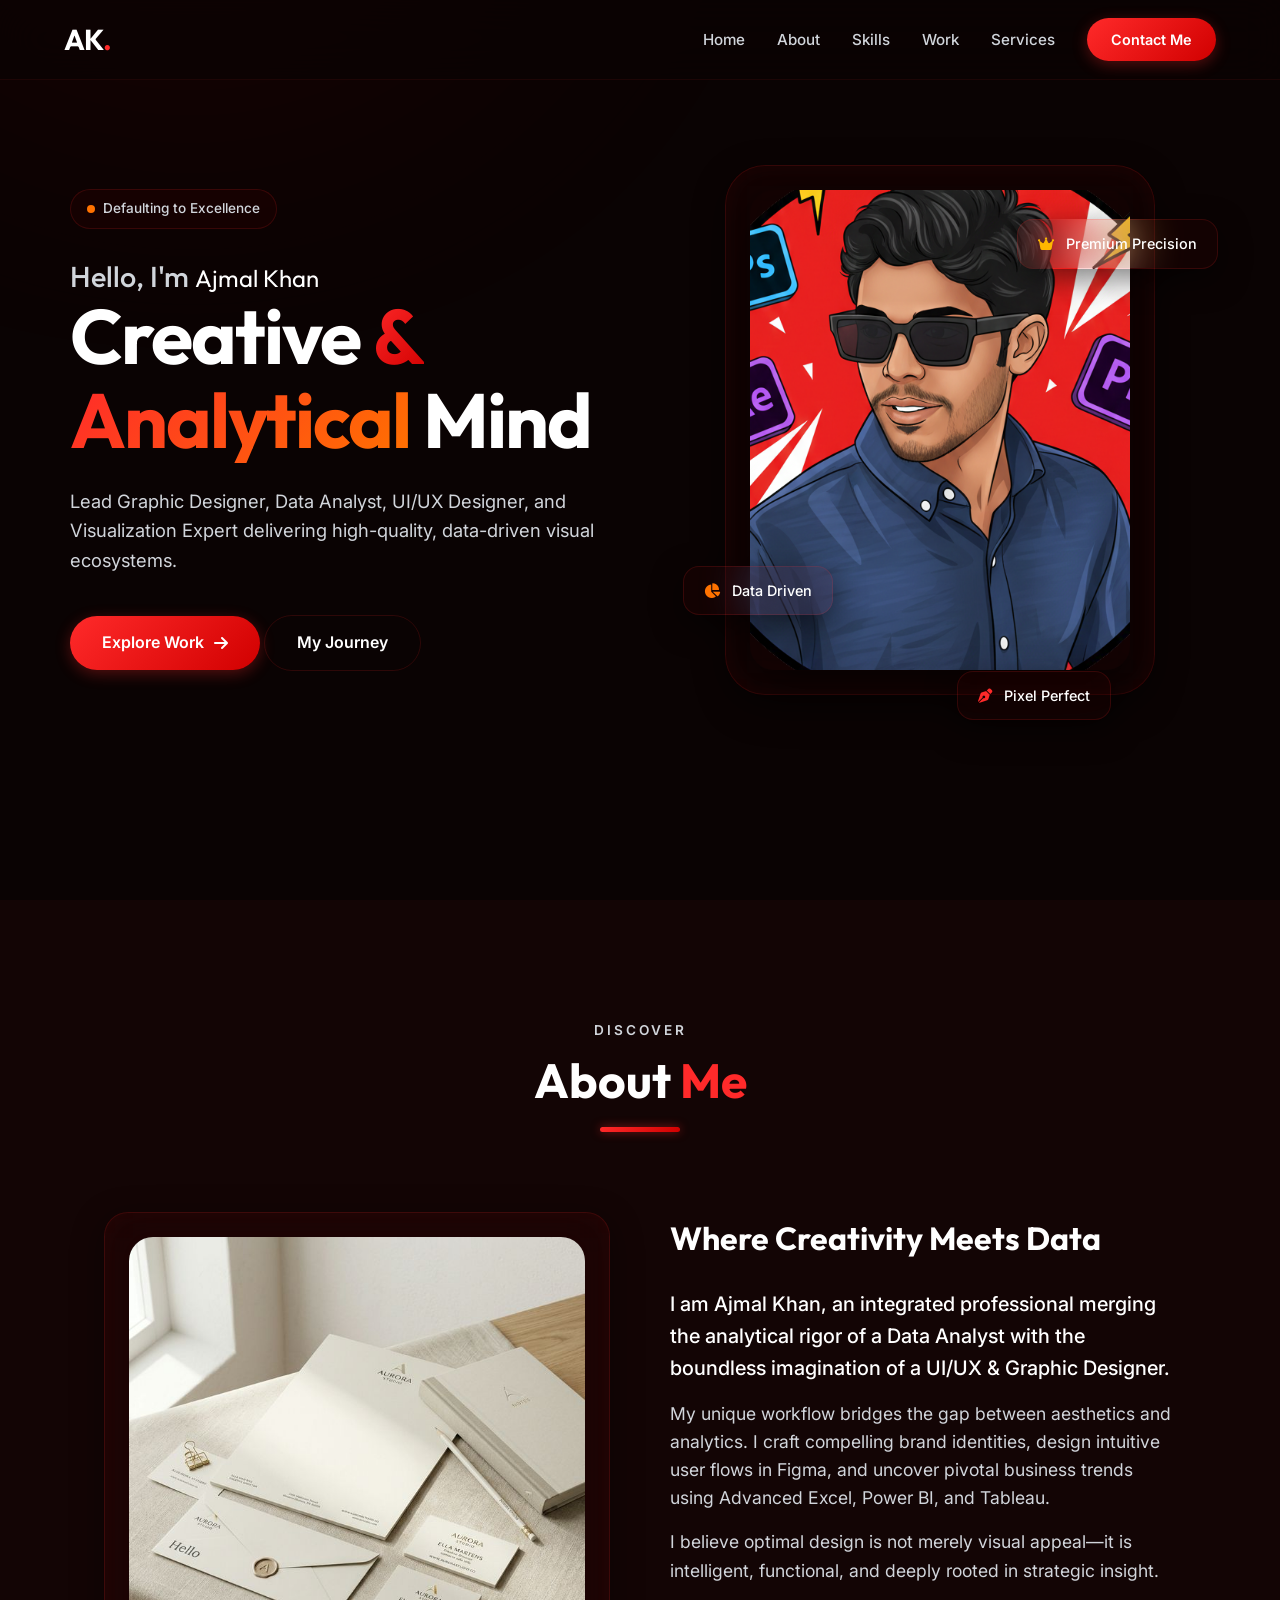
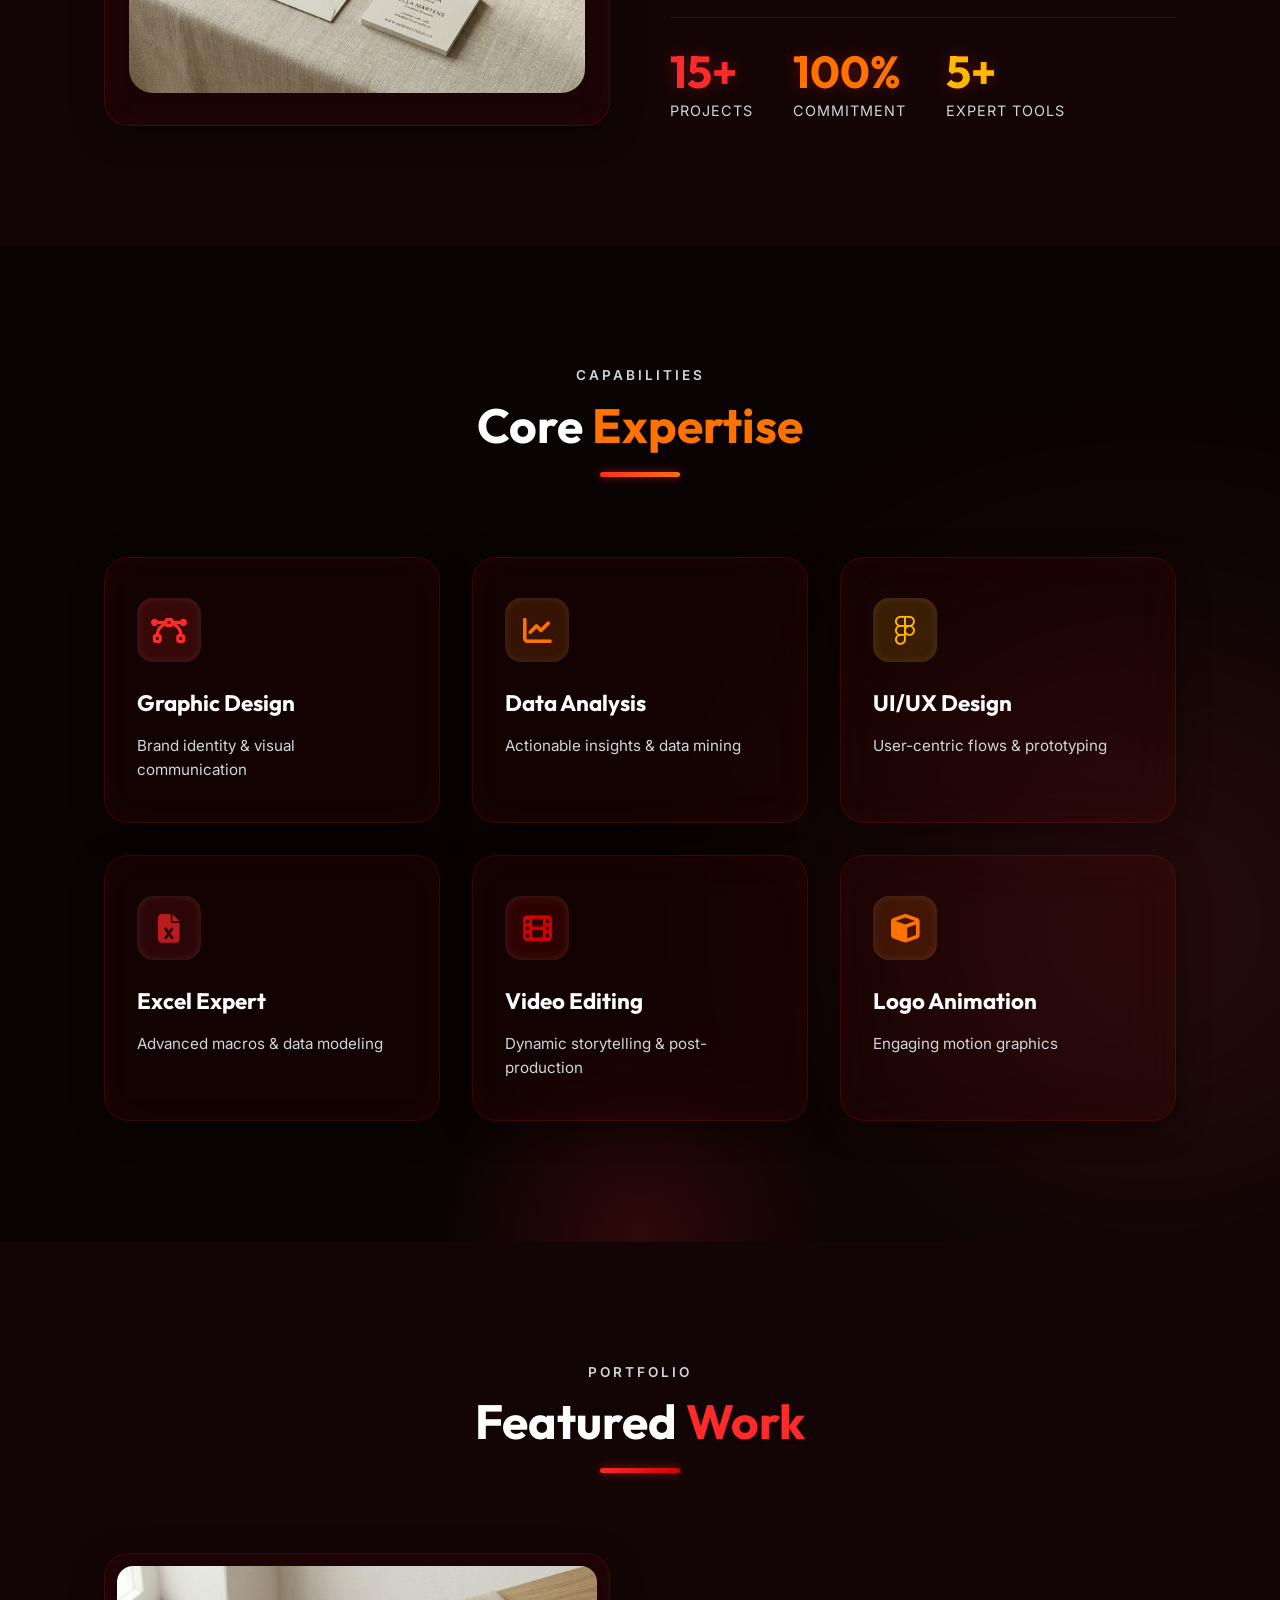
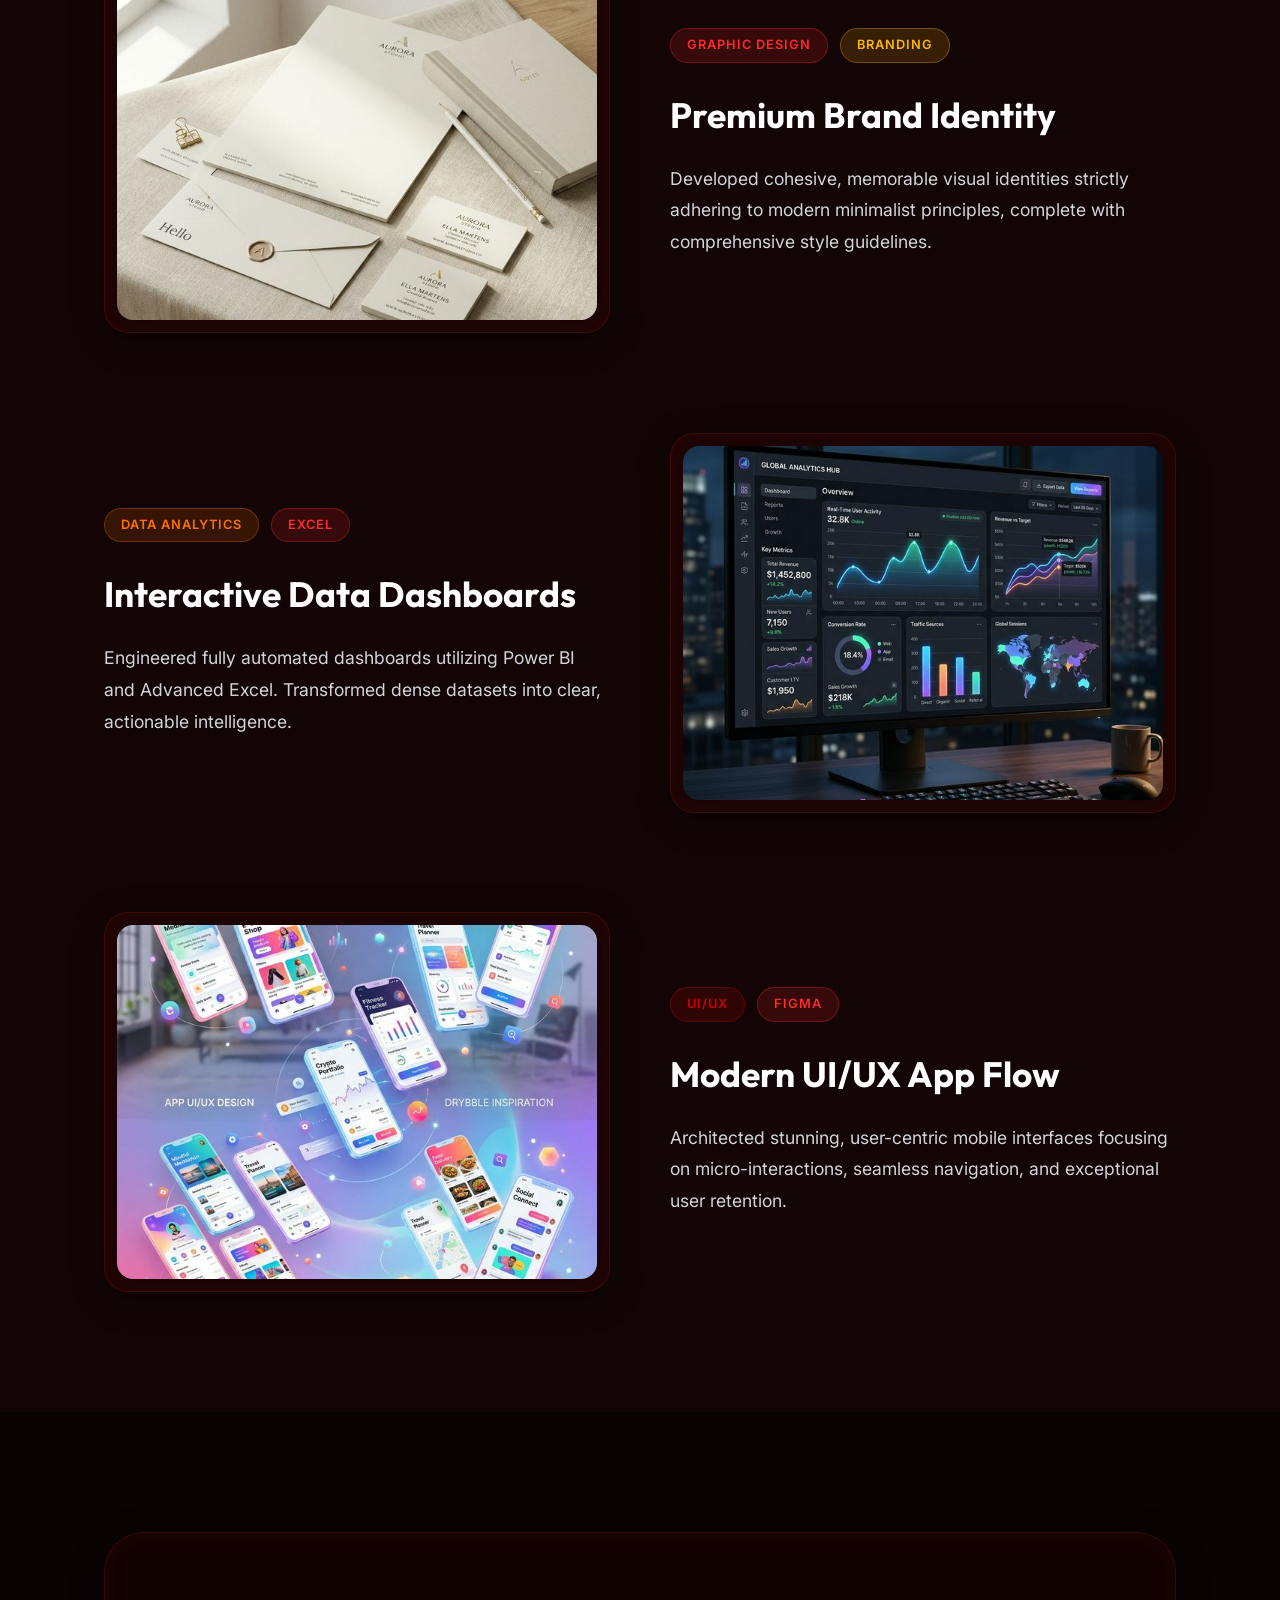
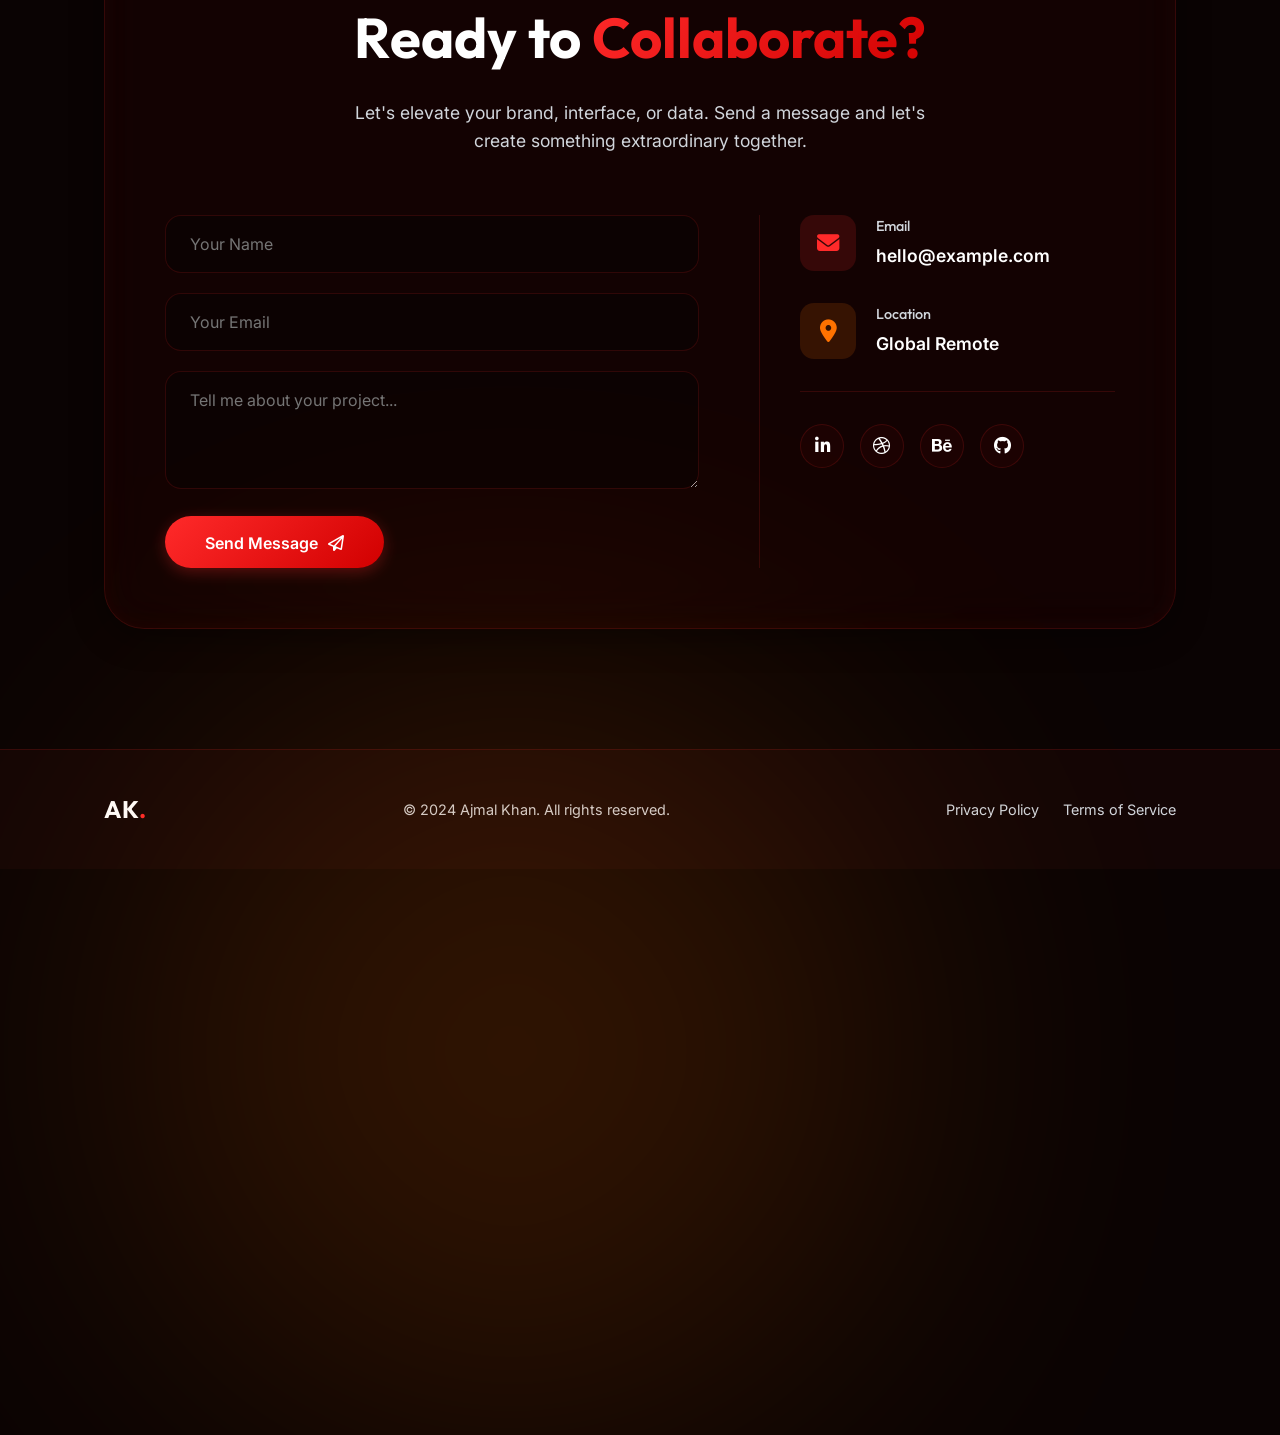
==== index.html @ 649bcde6 "Initial portfolio commit" ====
<!DOCTYPE html>
<html lang="en">

<head>
    <meta charset="UTF-8">
    <meta name="viewport" content="width=device-width, initial-scale=1.0">
    <title>Ajmal Khan - Professional Portfolio</title>
    <meta name="description"
        content="Portfolio of Ajmal Khan: Lead Professional Graphic Designer, Data Analyst, UI/UX Designer, Excel Expert, Video Editor, and Logo Animator.">
    <link rel="stylesheet" href="style.css">
    <link
        href="https://fonts.googleapis.com/css2?family=Outfit:wght@300;400;500;600;700;800&family=Inter:wght@300;400;500;600;700&display=swap"
        rel="stylesheet">
    <link rel="stylesheet" href="https://cdnjs.cloudflare.com/ajax/libs/font-awesome/6.4.0/css/all.min.css">
</head>

<body>
    <div class="ambient-glow bg-red-dark"></div>
    <div class="ambient-glow bg-red-bright"></div>
    <div class="ambient-glow bg-orange"></div>

    <div id="cursor-blob"></div>

    <nav class="navbar">
        <div class="nav-container">
            <a href="#" class="logo">AK<span class="text-red">.</span></a>
            <div class="menu-toggle" id="mobile-menu">
                <span class="bar"></span>
                <span class="bar"></span>
                <span class="bar"></span>
            </div>
            <ul class="nav-links">
                <li><a href="#home">Home</a></li>
                <li><a href="#about">About</a></li>
                <li><a href="#skills">Skills</a></li>
                <li><a href="#projects">Work</a></li>
                <li><a href="#services">Services</a></li>
                <li><a href="#contact" class="btn btn-primary nav-contact-btn">Contact Me</a></li>
            </ul>
        </div>
    </nav>

    <header id="home" class="hero section">
        <div class="hero-container">
            <div class="hero-content hidden slide-in-left">
                <div class="chip animated-chip">
                    <span class="dot pulse"></span> Defaulting to Excellence
                </div>
                <h2 class="greeting">Hello, I'm <span class="name-highlight">Ajmal Khan</span></h2>
                <h4 class="title">Creative <span class="gradient-text gradient-red">&</span> <br> <span
                        class="gradient-text gradient-orange">Analytical</span> Mind</h4>
                <p class="subtitle">Lead Graphic Designer, Data Analyst, UI/UX Designer, and Visualization Expert
                    delivering high-quality, data-driven visual ecosystems.</p>
                <div class="hero-btns mt-4">
                    <a href="#projects" class="btn btn-primary hero-btn-main">Explore Work <i
                            class="fa-solid fa-arrow-right"></i></a>
                    <a href="#about" class="btn btn-secondary">My Journey</a>
                </div>
            </div>
            <div class="hero-graphics hidden scale-in perspective-container">
                <div class="profile-card premium-glass hover-3d">
                    <div class="profile-img-wrapper z-1">
                        <img src="Layer 1.png" alt="Ajmal Khan" class="profile-img">
                    </div>
                    <div class="floating-badge badge-1 premium-glass z-2">
                        <i class="fa-solid fa-crown text-gold"></i> <span>Premium Precision</span>
                    </div>
                    <div class="floating-badge badge-2 premium-glass z-2">
                        <i class="fa-solid fa-chart-pie text-orange"></i> <span>Data Driven</span>
                    </div>
                    <div class="floating-badge badge-3 premium-glass z-2">
                        <i class="fa-solid fa-pen-nib text-red"></i> <span>Pixel Perfect</span>
                    </div>
                </div>
            </div>
        </div>
    </header>

    <section id="about" class="about section bg-alt">
        <div class="container">
            <div class="section-title hidden slide-up">
                <span class="eyebrow">Discover</span>
                <h2>About <span class="text-red">Me</span></h2>
                <div class="title-underline bg-grad-red"></div>
            </div>
            <div class="about-grid">
                <div class="about-image-container hidden scale-in perspective-container">
                    <div class="premium-glass hover-3d p-2">
                        <img src="assets/brand_identity_mockup_1773891240946.png" alt="Design setup"
                            class="about-img z-1">
                    </div>
                </div>
                <div class="about-content hidden slide-in-right">
                    <h3 class="highlight-text text-white">Where Creativity Meets Data</h3>
                    <p class="lead-text">I am Ajmal Khan, an integrated professional merging the analytical rigor of a
                        Data Analyst with the boundless imagination of a UI/UX & Graphic Designer.</p>
                    <p>My unique workflow bridges the gap between aesthetics and analytics. I craft compelling brand
                        identities, design intuitive user flows in Figma, and uncover pivotal business trends using
                        Advanced Excel, Power BI, and Tableau.</p>
                    <p>I believe optimal design is not merely visual appeal—it is intelligent, functional, and deeply
                        rooted in strategic insight.</p>
                    <div class="stats-row mt-4">
                        <div class="stat-item">
                            <h4 class="text-red">15+</h4>
                            <span>Projects</span>
                        </div>
                        <div class="stat-item">
                            <h4 class="text-orange">100%</h4>
                            <span>Commitment</span>
                        </div>
                        <div class="stat-item">
                            <h4 class="text-gold">5+</h4>
                            <span>Expert Tools</span>
                        </div>
                    </div>
                </div>
            </div>
        </div>
    </section>

    <section id="skills" class="skills section">
        <div class="container">
            <div class="section-title hidden slide-up">
                <span class="eyebrow">Capabilities</span>
                <h2>Core <span class="text-orange">Expertise</span></h2>
                <div class="title-underline bg-grad-orange"></div>
            </div>
            <div class="skills-grid hidden perspective-container">
                <div class="skill-card hover-lift premium-glass hover-3d">
                    <div class="skill-icon-wrap bg-red-light z-1"><i class="fa-solid fa-bezier-curve text-red"></i>
                    </div>
                    <h3 class="z-1">Graphic Design</h3>
                    <p class="z-1">Brand identity & visual communication</p>
                </div>
                <div class="skill-card hover-lift premium-glass hover-3d">
                    <div class="skill-icon-wrap bg-orange-light z-1"><i class="fa-solid fa-chart-line text-orange"></i>
                    </div>
                    <h3 class="z-1">Data Analysis</h3>
                    <p class="z-1">Actionable insights & data mining</p>
                </div>
                <div class="skill-card hover-lift premium-glass hover-3d">
                    <div class="skill-icon-wrap bg-gold-light z-1"><i class="fa-brands fa-figma text-gold"></i></div>
                    <h3 class="z-1">UI/UX Design</h3>
                    <p class="z-1">User-centric flows & prototyping</p>
                </div>
                <div class="skill-card hover-lift premium-glass hover-3d">
                    <div class="skill-icon-wrap bg-red-dark-light z-1"><i
                            class="fa-solid fa-file-excel text-red-dark"></i></div>
                    <h3 class="z-1">Excel Expert</h3>
                    <p class="z-1">Advanced macros & data modeling</p>
                </div>
                <div class="skill-card hover-lift premium-glass hover-3d">
                    <div class="skill-icon-wrap bg-crimson-light z-1"><i class="fa-solid fa-film text-crimson"></i>
                    </div>
                    <h3 class="z-1">Video Editing</h3>
                    <p class="z-1">Dynamic storytelling & post-production</p>
                </div>
                <div class="skill-card hover-lift premium-glass hover-3d">
                    <div class="skill-icon-wrap bg-orange-light z-1"><i class="fa-solid fa-cube text-orange"></i></div>
                    <h3 class="z-1">Logo Animation</h3>
                    <p class="z-1">Engaging motion graphics</p>
                </div>
            </div>
        </div>
    </section>

    <section id="projects" class="projects section bg-alt">
        <div class="container">
            <div class="section-title hidden slide-up">
                <span class="eyebrow">Portfolio</span>
                <h2>Featured <span class="text-red">Work</span></h2>
                <div class="title-underline bg-grad-red"></div>
            </div>

            <div class="project-showcase">
                <!-- Project 1 -->
                <div class="project-item hidden slide-in-left perspective-container">
                    <div class="project-image-wrap premium-glass hover-3d p-1">
                        <img src="assets/brand_identity_mockup_1773891240946.png" alt="Brand Identity"
                            class="project-img z-1">
                        <div class="project-overlay z-2">
                            <a href="#" class="btn-icon"><i class="fa-solid fa-arrow-up-right-from-square"></i></a>
                        </div>
                    </div>
                    <div class="project-content">
                        <div class="project-tags">
                            <span class="tag tag-red">Graphic Design</span>
                            <span class="tag tag-gold">Branding</span>
                        </div>
                        <h3>Premium Brand Identity</h3>
                        <p>Developed cohesive, memorable visual identities strictly adhering to modern minimalist
                            principles, complete with comprehensive style guidelines.</p>
                    </div>
                </div>

                <!-- Project 2 -->
                <div class="project-item hidden slide-in-right perspective-container">
                    <div class="project-image-wrap premium-glass hover-3d p-1">
                        <img src="assets/data_dashboard_mockup_1773891264128.png" alt="Data Dashboard"
                            class="project-img z-1">
                        <div class="project-overlay z-2">
                            <a href="#" class="btn-icon"><i class="fa-solid fa-arrow-up-right-from-square"></i></a>
                        </div>
                    </div>
                    <div class="project-content">
                        <div class="project-tags">
                            <span class="tag tag-orange">Data Analytics</span>
                            <span class="tag tag-red">Excel</span>
                        </div>
                        <h3>Interactive Data Dashboards</h3>
                        <p>Engineered fully automated dashboards utilizing Power BI and Advanced Excel. Transformed
                            dense datasets into clear, actionable intelligence.</p>
                    </div>
                </div>

                <!-- Project 3 -->
                <div class="project-item hidden slide-in-left perspective-container">
                    <div class="project-image-wrap premium-glass hover-3d p-1">
                        <img src="assets/ui_ux_flow_mockup_1773891393203.png" alt="UI/UX Flow" class="project-img z-1">
                        <div class="project-overlay z-2">
                            <a href="#" class="btn-icon"><i class="fa-solid fa-arrow-up-right-from-square"></i></a>
                        </div>
                    </div>
                    <div class="project-content">
                        <div class="project-tags">
                            <span class="tag tag-crimson">UI/UX</span>
                            <span class="tag tag-red">Figma</span>
                        </div>
                        <h3>Modern UI/UX App Flow</h3>
                        <p>Architected stunning, user-centric mobile interfaces focusing on micro-interactions, seamless
                            navigation, and exceptional user retention.</p>
                    </div>
                </div>
            </div>
        </div>
    </section>

    <section id="contact" class="contact section">
        <div class="container perspective-container">
            <div class="contact-card premium-glass hidden scale-in hover-3d">
                <div class="contact-header z-1">
                    <h2>Ready to <span class="gradient-text gradient-red">Collaborate?</span></h2>
                    <p>Let's elevate your brand, interface, or data. Send a message and let's create something
                        extraordinary together.</p>
                </div>
                <div class="contact-content z-1">
                    <form class="contact-form" id="contactForm">
                        <div class="input-group">
                            <input type="text" placeholder="Your Name" required>
                        </div>
                        <div class="input-group">
                            <input type="email" placeholder="Your Email" required>
                        </div>
                        <div class="input-group">
                            <textarea placeholder="Tell me about your project..." rows="4" required></textarea>
                        </div>
                        <button type="submit" class="btn btn-primary submit-btn">Send Message <i
                                class="fa-regular fa-paper-plane"></i></button>
                    </form>
                    <div id="successMessage" class="success-message" style="display: none;">
                        <div class="success-icon"><i class="fa-solid fa-circle-check text-gold"></i></div>
                        <h3>Message Sent Successfully!</h3>
                        <p>Thank you for reaching out. I'll get back to you shortly.</p>
                    </div>
                    <div class="contact-info">
                        <div class="info-item">
                            <div class="info-icon bg-red-light"><i class="fa-solid fa-envelope text-red"></i></div>
                            <div>
                                <h5>Email</h5>
                                <a href="mailto:hello@example.com">hello@example.com</a>
                            </div>
                        </div>
                        <div class="info-item mt-4">
                            <div class="info-icon bg-orange-light"><i class="fa-solid fa-location-dot text-orange"></i>
                            </div>
                            <div>
                                <h5>Location</h5>
                                <span>Global Remote</span>
                            </div>
                        </div>
                        <div class="social-links mt-4 z-2">
                            <a href="#" class="social-icon hover-lift"><i class="fa-brands fa-linkedin-in"></i></a>
                            <a href="#" class="social-icon hover-lift"><i class="fa-brands fa-dribbble"></i></a>
                            <a href="#" class="social-icon hover-lift"><i class="fa-brands fa-behance"></i></a>
                            <a href="#" class="social-icon hover-lift"><i class="fa-brands fa-github"></i></a>
                        </div>
                    </div>
                </div>
            </div>
        </div>
    </section>

    <footer class="bg-alt">
        <div class="container footer-content">
            <div class="footer-logo">AK<span class="text-red">.</span></div>
            <p>&copy; 2024 Ajmal Khan. All rights reserved.</p>
            <div class="footer-bottom-links">
                <a href="#">Privacy Policy</a>
                <a href="#">Terms of Service</a>
            </div>
        </div>
    </footer>

    <script src="script.js"></script>
</body>

</html>
---- style.css ----
:root {
    /* Premium Red Dark Theme */
    --bg-main: #0a0303;
    --bg-alt: #130505;
    --surface-glass: rgba(255, 20, 20, 0.04);
    --border-glass: rgba(255, 42, 42, 0.15);

    /* Text Colors */
    --text-primary: #ffffff;
    --text-secondary: #d1d5db;
    --text-muted: #9ca3af;

    /* Professional Red/Warm Colors */
    --color-red: #ff2a2a;
    --color-red-light: rgba(255, 42, 42, 0.15);

    --color-crimson: #d10000;
    --color-crimson-light: rgba(209, 0, 0, 0.15);

    --color-red-dark: #b91c1c;
    --color-red-dark-light: rgba(185, 28, 28, 0.15);

    --color-orange: #ff7200;
    --color-orange-light: rgba(255, 114, 0, 0.15);

    --color-gold: #ffb700;
    --color-gold-light: rgba(255, 183, 0, 0.15);

    --color-red-bright: #ff4d4d;
    --color-dark-red: #8b0000;

    /* Gradients */
    --grad-red: linear-gradient(135deg, var(--color-red), var(--color-crimson));
    --grad-orange: linear-gradient(135deg, var(--color-red), var(--color-orange));
    --grad-gold: linear-gradient(135deg, var(--color-orange), var(--color-gold));

    /* Layout */
    --nav-height: 80px;
    --font-head: 'Outfit', sans-serif;
    --font-body: 'Inter', sans-serif;
}

* {
    margin: 0;
    padding: 0;
    box-sizing: border-box;
    /* Optimize hardware acceleration for 3D */
    -webkit-font-smoothing: antialiased;
}

html {
    scroll-behavior: smooth;
}

body {
    background-color: var(--bg-main);
    color: var(--text-primary);
    font-family: var(--font-body);
    line-height: 1.6;
    overflow-x: hidden;
    position: relative;
    perspective: 1000px;
}

h1,
h2,
h3,
h4,
h5,
h6,
.logo {
    font-family: var(--font-head);
    font-weight: 700;
}

.bg-alt {
    background-color: var(--bg-alt);
}

.container {
    max-width: 1200px;
    margin: 0 auto;
    padding: 0 5%;
}

.section {
    padding: 120px 0;
    position: relative;
    z-index: 2;
}

.mt-4 {
    margin-top: 2rem;
}

.mb-2 {
    margin-bottom: 1rem;
}

.p-1 {
    padding: 12px;
}

.p-2 {
    padding: 24px;
}

/* Utilities */
.text-red {
    color: var(--color-red) !important;
}

.text-crimson {
    color: var(--color-crimson) !important;
}

.text-orange {
    color: var(--color-orange) !important;
}

.text-gold {
    color: var(--color-gold) !important;
}

.text-red-dark {
    color: var(--color-red-dark) !important;
}

.text-white {
    color: var(--text-primary) !important;
}

.bg-red-light {
    background: var(--color-red-light);
}

.bg-crimson-light {
    background: var(--color-crimson-light);
}

.bg-orange-light {
    background: var(--color-orange-light);
}

.bg-gold-light {
    background: var(--color-gold-light);
}

.bg-red-dark-light {
    background: var(--color-red-dark-light);
}

.bg-grad-red {
    background: var(--grad-red);
}

.bg-grad-orange {
    background: var(--grad-orange);
}

.gradient-text {
    -webkit-background-clip: text;
    background-clip: text;
    color: transparent;
    display: inline-block;
}

.gradient-red {
    background-image: var(--grad-red);
}

.gradient-orange {
    background-image: var(--grad-orange);
}

/* Ambient Background Glows */
.ambient-glow {
    position: absolute;
    border-radius: 50%;
    filter: blur(140px);
    opacity: 0.15;
    z-index: 0;
    pointer-events: none;
    transition: all 1s ease;
}

.ambient-glow.bg-red-dark {
    top: -10%;
    left: -10%;
    width: 50vw;
    height: 50vw;
    background: var(--color-dark-red);
}

.ambient-glow.bg-red-bright {
    top: 40%;
    right: -10%;
    width: 40vw;
    height: 40vw;
    background: var(--color-red-bright);
}

.ambient-glow.bg-orange {
    bottom: -10%;
    left: 10%;
    width: 60vw;
    height: 60vw;
    background: var(--color-orange);
}

/* Premium Glassmorphism */
.premium-glass {
    background: var(--surface-glass);
    backdrop-filter: blur(24px);
    -webkit-backdrop-filter: blur(24px);
    border: 1px solid var(--border-glass);
    border-radius: 24px;
    box-shadow: 0 8px 32px 0 rgba(0, 0, 0, 0.4), inset 0 0 20px rgba(255, 42, 42, 0.05);
    transition: all 0.4s cubic-bezier(0.175, 0.885, 0.32, 1.275);
}

/* Deeper 3D Hover Framework */
.perspective-container {
    perspective: 1200px;
}

.hover-3d {
    transform-style: preserve-3d;
    transition: transform 0.6s cubic-bezier(0.2, 0.8, 0.2, 1), box-shadow 0.6s ease;
    will-change: transform;
}

.hover-3d:hover {
    box-shadow: 0 30px 60px rgba(255, 42, 42, 0.15), inset 0 0 30px rgba(255, 42, 42, 0.1);
    border-color: rgba(255, 42, 42, 0.4);
}

.z-1 {
    transform: translateZ(40px);
    transition: transform 0.6s cubic-bezier(0.2, 0.8, 0.2, 1);
}

.z-2 {
    transform: translateZ(80px);
    transition: transform 0.6s cubic-bezier(0.2, 0.8, 0.2, 1);
}

.hover-3d:hover .z-1 {
    transform: translateZ(60px);
}

.hover-3d:hover .z-2 {
    transform: translateZ(100px) scale(1.05);
}

/* Custom Cursor */
#cursor-blob {
    height: 400px;
    width: 400px;
    background: radial-gradient(circle, rgba(255, 42, 42, 0.15) 0%, transparent 70%);
    border-radius: 50%;
    position: fixed;
    left: 50%;
    top: 50%;
    transform: translate(-50%, -50%);
    z-index: 1;
    pointer-events: none;
    transition: left 0.1s ease-out, top 0.1s ease-out;
}

/* Buttons */
.btn {
    display: inline-flex;
    align-items: center;
    justify-content: center;
    gap: 10px;
    padding: 14px 32px;
    border-radius: 100px;
    font-weight: 600;
    font-family: var(--font-body);
    font-size: 1rem;
    text-decoration: none;
    transition: all 0.4s cubic-bezier(0.175, 0.885, 0.32, 1.275);
    cursor: pointer;
    border: none;
    position: relative;
    overflow: hidden;
}

.btn-primary {
    background: var(--grad-red);
    color: white;
    box-shadow: 0 4px 15px rgba(255, 42, 42, 0.3);
}

.btn-primary:hover {
    transform: translateY(-4px) scale(1.02);
    box-shadow: 0 15px 25px rgba(255, 42, 42, 0.5);
}

.btn-secondary {
    background: transparent;
    color: var(--text-primary);
    border: 1px solid var(--border-glass);
}

.btn-secondary:hover {
    background: var(--surface-glass);
    border-color: var(--color-red);
    box-shadow: 0 10px 20px rgba(255, 42, 42, 0.2);
}

.btn-icon {
    width: 50px;
    height: 50px;
    border-radius: 50%;
    background: var(--text-primary);
    color: var(--bg-main);
    display: flex;
    justify-content: center;
    align-items: center;
    font-size: 1.2rem;
    text-decoration: none;
    transition: all 0.4s cubic-bezier(0.175, 0.885, 0.32, 1.275);
}

.btn-icon:hover {
    transform: scale(1.2) rotate(45deg);
    background: var(--color-red);
    color: white;
    box-shadow: 0 0 20px rgba(255, 42, 42, 0.6);
}

/* Navbar */
.navbar {
    position: fixed;
    top: 0;
    left: 0;
    width: 100%;
    height: var(--nav-height);
    background: rgba(10, 3, 3, 0.7);
    backdrop-filter: blur(20px);
    border-bottom: 1px solid var(--border-glass);
    z-index: 1000;
    transition: all 0.4s ease;
}

.nav-container {
    max-width: 1400px;
    margin: 0 auto;
    padding: 0 5%;
    display: flex;
    justify-content: space-between;
    align-items: center;
    height: 100%;
}

.logo {
    font-size: 1.8rem;
    color: var(--text-primary);
    text-decoration: none;
    letter-spacing: -1px;
}

.nav-links {
    display: flex;
    list-style: none;
    align-items: center;
    gap: 32px;
}

.nav-links a:not(.btn) {
    color: var(--text-secondary);
    text-decoration: none;
    font-size: 0.95rem;
    font-weight: 500;
    transition: color 0.3s ease;
    position: relative;
    padding-bottom: 4px;
}

.nav-links a:not(.btn):hover {
    color: var(--text-primary);
}

.nav-links a:not(.btn)::after {
    content: '';
    position: absolute;
    width: 0;
    height: 2px;
    bottom: 0;
    left: 0;
    background: var(--grad-red);
    transition: width 0.3s ease;
    box-shadow: 0 0 8px var(--color-red);
}

.nav-links a:not(.btn):hover::after {
    width: 100%;
}

.nav-contact-btn {
    padding: 10px 24px;
    font-size: 0.9rem;
}

.menu-toggle {
    display: none;
    flex-direction: column;
    gap: 5px;
    cursor: pointer;
}

.menu-toggle .bar {
    width: 24px;
    height: 2px;
    background: var(--text-primary);
    transition: 0.3s;
}

/* Section Titles */
.section-title {
    text-align: center;
    margin-bottom: 80px;
}

.eyebrow {
    font-size: 0.85rem;
    text-transform: uppercase;
    letter-spacing: 3px;
    color: var(--text-secondary);
    font-weight: 600;
    display: block;
    margin-bottom: 12px;
}

.section-title h2 {
    font-size: 3rem;
    line-height: 1.1;
    margin-bottom: 20px;
}

.title-underline {
    width: 80px;
    height: 5px;
    border-radius: 4px;
    margin: 0 auto;
    box-shadow: 0 0 10px rgba(255, 42, 42, 0.5);
}

/* Hero Section */
.hero {
    min-height: 100vh;
    display: flex;
    align-items: center;
    padding-top: var(--nav-height);
}

.hero-container {
    max-width: 1400px;
    margin: 0 auto;
    padding: 0 5%;
    display: grid;
    grid-template-columns: 1fr 1fr;
    gap: 60px;
    align-items: center;
}

.chip {
    display: inline-flex;
    align-items: center;
    gap: 8px;
    padding: 8px 16px;
    border-radius: 100px;
    background: var(--surface-glass);
    border: 1px solid var(--border-glass);
    font-size: 0.85rem;
    font-weight: 500;
    color: var(--text-secondary);
    margin-bottom: 24px;
}

.dot {
    width: 8px;
    height: 8px;
    border-radius: 50%;
    background: var(--color-orange);
}

.pulse {
    box-shadow: 0 0 0 0 rgba(255, 114, 0, 0.4);
    animation: pulse 2s infinite;
}

@keyframes pulse {
    0% {
        transform: scale(0.95);
        box-shadow: 0 0 0 0 rgba(255, 114, 0, 0.7);
    }

    70% {
        transform: scale(1);
        box-shadow: 0 0 0 10px rgba(255, 114, 0, 0);
    }

    100% {
        transform: scale(0.95);
        box-shadow: 0 0 0 0 rgba(255, 114, 0, 0);
    }
}

.hero-content .title {
    font-size: clamp(3.5rem, 6vw, 5.5rem);
    letter-spacing: -2px;
    margin-bottom: 24px;
    line-height: 1.1;
}

.hero-content .subtitle {
    font-size: 1.15rem;
    color: var(--text-secondary);
    max-width: 540px;
    margin-bottom: 40px;
}

.hero-graphics {
    position: relative;
    display: flex;
    justify-content: center;
    align-items: center;
}

.profile-card {
    position: relative;
    border-radius: 40px;
    padding: 24px;
}

.profile-img-wrapper {
    width: 380px;
    height: 480px;
    border-radius: 24px;
    overflow: hidden;
    position: relative;
    box-shadow: 0 20px 50px rgba(0, 0, 0, 0.6);
}

.profile-img {
    width: 100%;
    height: 100%;
    object-fit: cover;
    display: block;
    transform: scale(1.18);
    transition: transform 0.8s ease;
}

.profile-card:hover .profile-img {
    transform: scale(1.22);
}

.floating-badge {
    position: absolute;
    padding: 12px 20px;
    display: flex;
    align-items: center;
    gap: 12px;
    border-radius: 16px;
    font-size: 0.9rem;
    font-weight: 500;
    box-shadow: 0 10px 30px rgba(0, 0, 0, 0.5);
    white-space: nowrap;
}

.badge-1 {
    top: 10%;
    right: -15%;
    animation: floatY 6s ease-in-out infinite;
}

.badge-2 {
    bottom: 15%;
    left: -10%;
    animation: floatY 5s ease-in-out infinite reverse;
}

.badge-3 {
    bottom: -5%;
    right: 10%;
    animation: floatX 7s ease-in-out infinite;
}

@keyframes floatY {

    0%,
    100% {
        transform: translateY(0);
    }

    50% {
        transform: translateY(-20px);
    }
}

@keyframes floatX {

    0%,
    100% {
        transform: translateX(0);
    }

    50% {
        transform: translateX(15px);
    }
}

/* About Section */
.about-grid {
    display: grid;
    grid-template-columns: 1fr 1fr;
    gap: 60px;
    align-items: center;
}

.about-img {
    width: 100%;
    border-radius: 24px;
    height: auto;
    transition: transform 0.6s cubic-bezier(0.175, 0.885, 0.32, 1.275);
}

.hover-3d:hover .about-img {
    transform: scale(1.05);
}

.highlight-text {
    font-size: 2rem;
    margin-bottom: 24px;
    font-family: var(--font-head);
}

.about-content p {
    color: var(--text-secondary);
    margin-bottom: 16px;
    font-size: 1.1rem;
}

.about-content .lead-text {
    color: var(--text-primary);
    font-size: 1.25rem;
    font-weight: 500;
}

.stats-row {
    display: flex;
    gap: 40px;
    border-top: 1px solid var(--border-glass);
    padding-top: 32px;
}

.stat-item h4 {
    font-size: 2.8rem;
    margin-bottom: 4px;
    line-height: 1;
    text-shadow: 0 0 15px rgba(255, 42, 42, 0.3);
}

.stat-item span {
    color: var(--text-secondary);
    font-size: 0.9rem;
    text-transform: uppercase;
    letter-spacing: 1px;
}

/* Skills Section */
.skills-grid {
    display: grid;
    grid-template-columns: repeat(auto-fit, minmax(300px, 1fr));
    gap: 32px;
}

.skill-card {
    padding: 40px 32px;
}

.skill-icon-wrap {
    width: 64px;
    height: 64px;
    border-radius: 16px;
    display: flex;
    justify-content: center;
    align-items: center;
    font-size: 1.8rem;
    margin-bottom: 24px;
    box-shadow: inset 0 0 10px rgba(255, 255, 255, 0.1);
}

.skill-card h3 {
    font-size: 1.4rem;
    margin-bottom: 12px;
}

.skill-card p {
    color: var(--text-secondary);
    font-size: 0.95rem;
}

/* Projects Section */
.project-showcase {
    display: flex;
    flex-direction: column;
    gap: 100px;
}

.project-item {
    display: grid;
    grid-template-columns: 1fr 1fr;
    gap: 60px;
    align-items: center;
}

.project-item:nth-child(even) {
    direction: rtl;
}

.project-item:nth-child(even)>* {
    direction: ltr;
}

.project-image-wrap {
    position: relative;
    border-radius: 24px;
    aspect-ratio: 4/3;
    overflow: hidden;
}

.project-img {
    width: 100%;
    height: 100%;
    object-fit: cover;
    border-radius: 16px;
    transition: transform 0.8s cubic-bezier(0.175, 0.885, 0.32, 1.275);
}

.hover-3d:hover .project-img {
    transform: scale(1.08);
}

.project-overlay {
    position: absolute;
    top: 50%;
    left: 50%;
    transform: translate(-50%, -50%);
    opacity: 0;
    transition: all 0.4s ease;
}

.hover-3d:hover .project-overlay {
    opacity: 1;
}

.project-tags {
    display: flex;
    gap: 12px;
    margin-bottom: 24px;
}

.tag {
    padding: 6px 16px;
    border-radius: 100px;
    font-size: 0.8rem;
    font-weight: 600;
    text-transform: uppercase;
    letter-spacing: 1px;
}

.tag-red {
    background: var(--color-red-light);
    color: var(--color-red);
    border: 1px solid rgba(255, 42, 42, 0.3);
}

.tag-orange {
    background: var(--color-orange-light);
    color: var(--color-orange);
    border: 1px solid rgba(255, 114, 0, 0.3);
}

.tag-gold {
    background: var(--color-gold-light);
    color: var(--color-gold);
    border: 1px solid rgba(255, 183, 0, 0.3);
}

.tag-crimson {
    background: var(--color-crimson-light);
    color: var(--color-crimson);
    border: 1px solid rgba(209, 0, 0, 0.3);
}

.project-content h3 {
    font-size: 2.2rem;
    margin-bottom: 20px;
}

.project-content p {
    color: var(--text-secondary);
    font-size: 1.1rem;
    line-height: 1.8;
}

/* Contact Section */
.contact-card {
    padding: 60px;
    border-radius: 40px;
}

.contact-header {
    text-align: center;
    max-width: 600px;
    margin: 0 auto 60px;
}

.contact-header h2 {
    font-size: 3.5rem;
    margin-bottom: 16px;
}

.contact-header p {
    color: var(--text-secondary);
    font-size: 1.1rem;
}

.contact-content {
    display: grid;
    grid-template-columns: 3fr 2fr;
    gap: 60px;
}

.contact-form {
    display: flex;
    flex-direction: column;
    gap: 20px;
}

.input-group input,
.input-group textarea {
    width: 100%;
    padding: 18px 24px;
    background: rgba(0, 0, 0, 0.3);
    border: 1px solid var(--border-glass);
    border-radius: 16px;
    color: var(--text-primary);
    font-family: var(--font-body);
    font-size: 1rem;
    transition: all 0.4s ease;
    resize: vertical;
}

.input-group input:focus,
.input-group textarea:focus {
    outline: none;
    border-color: var(--color-red);
    background: rgba(0, 0, 0, 0.5);
    box-shadow: 0 0 15px rgba(255, 42, 42, 0.2);
}

.submit-btn {
    align-self: flex-start;
    padding: 16px 40px;
}

.contact-info {
    padding-left: 40px;
    border-left: 1px solid var(--border-glass);
}

.info-item {
    display: flex;
    align-items: center;
    gap: 20px;
}

.info-icon {
    width: 56px;
    height: 56px;
    border-radius: 14px;
    display: flex;
    justify-content: center;
    align-items: center;
    font-size: 1.4rem;
}

.info-item h5 {
    color: var(--text-secondary);
    font-size: 0.9rem;
    margin-bottom: 4px;
    font-weight: 500;
}

.info-item a,
.info-item span {
    color: var(--text-primary);
    text-decoration: none;
    font-size: 1.1rem;
    font-weight: 600;
}

.social-links {
    display: flex;
    gap: 16px;
    padding-top: 32px;
    border-top: 1px solid var(--border-glass);
}

.social-icon {
    width: 44px;
    height: 44px;
    border-radius: 50%;
    background: var(--surface-glass);
    border: 1px solid var(--border-glass);
    display: flex;
    justify-content: center;
    align-items: center;
    color: var(--text-primary);
    text-decoration: none;
    font-size: 1.1rem;
    transition: all 0.4s cubic-bezier(0.175, 0.885, 0.32, 1.275);
}

.social-icon:hover {
    background: var(--color-red);
    color: white;
    transform: translateY(-5px) scale(1.1);
    box-shadow: 0 10px 20px rgba(255, 42, 42, 0.4);
    border-color: transparent;
}

/* Footer */
footer {
    border-top: 1px solid var(--border-glass);
    padding: 40px 0;
}

.footer-content {
    display: flex;
    justify-content: space-between;
    align-items: center;
    color: var(--text-secondary);
    font-size: 0.9rem;
}

.footer-logo {
    font-family: var(--font-head);
    font-size: 1.5rem;
    font-weight: 700;
    color: var(--text-primary);
}

.footer-bottom-links a {
    color: var(--text-secondary);
    text-decoration: none;
    margin-left: 20px;
    transition: color 0.3s;
}

.footer-bottom-links a:hover {
    color: var(--color-red);
}

/* Name Highlight and Success Message */
.greeting {
    font-size: 1.8rem;
    margin-bottom: -5px;
    font-weight: 500;
    color: var(--text-secondary);
}

.name-highlight {
    font-size: 24px;
    font-weight: 400;
    font-family: var(--font-head);
    line-height: 1.1;
    display: inline-block;
    color: var(--text-primary);
    animation: popIn 1.2s cubic-bezier(0.175, 0.885, 0.32, 1.275) forwards;
}

@keyframes popIn {
    0% {
        transform: scale(0.5);
        opacity: 0;
    }

    100% {
        transform: scale(1);
        opacity: 1;
    }
}

@keyframes floatName {
    0% {
        transform: translateY(0);
        filter: drop-shadow(0 5px 15px rgba(255, 183, 0, 0.4));
    }

    100% {
        transform: translateY(-8px);
        filter: drop-shadow(0 15px 25px rgba(255, 183, 0, 0.6));
    }
}

.success-message {
    text-align: center;
    padding: 40px;
    background: rgba(255, 183, 0, 0.05);
    border: 1px solid var(--color-gold);
    border-radius: 20px;
    box-shadow: 0 10px 30px rgba(255, 183, 0, 0.1);
    animation: popIn 0.8s cubic-bezier(0.175, 0.885, 0.32, 1.275) forwards;
}

.success-icon {
    font-size: 5rem;
    margin-bottom: 20px;
    animation: pulse 2s infinite;
}

.success-message h3 {
    font-size: 1.8rem;
    margin-bottom: 10px;
    color: var(--text-primary);
}

.success-message p {
    color: var(--text-secondary);
}

/* Premium Animations */
.hidden {
    opacity: 0;
    transition: all 1s cubic-bezier(0.2, 0.8, 0.2, 1);
}

.slide-up {
    transform: translateY(60px);
}

.slide-in-left {
    transform: translateX(-80px);
}

.slide-in-right {
    transform: translateX(80px);
}

.scale-in {
    transform: scale(0.9) translateZ(-50px);
}

.show {
    opacity: 1;
    transform: translateY(0) translateX(0) scale(1) translateZ(0);
}

/* Responsive Design */
@media (max-width: 1024px) {

    .hero-container,
    .about-grid,
    .project-item {
        grid-template-columns: 1fr;
    }

    .hero-content {
        text-align: center;
        order: 2;
    }

    .hero-graphics {
        order: 1;
        margin-bottom: 40px;
    }

    .hero-btns {
        justify-content: center;
    }

    .hero-content .subtitle {
        margin: 0 auto 40px;
    }

    .profile-img-wrapper {
        max-width: 100%;
        height: auto;
        aspect-ratio: 3/4;
    }

    .project-item:nth-child(even) {
        direction: ltr;
    }

    .contact-content {
        grid-template-columns: 1fr;
        gap: 40px;
    }

    .contact-info {
        padding-left: 0;
        border-left: none;
        padding-top: 40px;
        border-top: 1px solid var(--border-glass);
    }
}

@media (max-width: 768px) {
    .nav-links {
        position: fixed;
        right: -100%;
        top: var(--nav-height);
        flex-direction: column;
        background: rgba(10, 3, 3, 0.95);
        backdrop-filter: blur(20px);
        width: 100%;
        height: calc(100vh - var(--nav-height));
        padding-top: 60px;
        transition: 0.4s cubic-bezier(0.175, 0.885, 0.32, 1.275);
    }

    .nav-links.active {
        right: 0;
    }

    .menu-toggle {
        display: flex;
    }

    .section {
        padding: 80px 0;
    }

    .hero-content .title {
        font-size: 3rem;
    }

    .name-highlight {
        font-size: 3rem;
    }

    .footer-content {
        flex-direction: column;
        gap: 20px;
        text-align: center;
    }
}
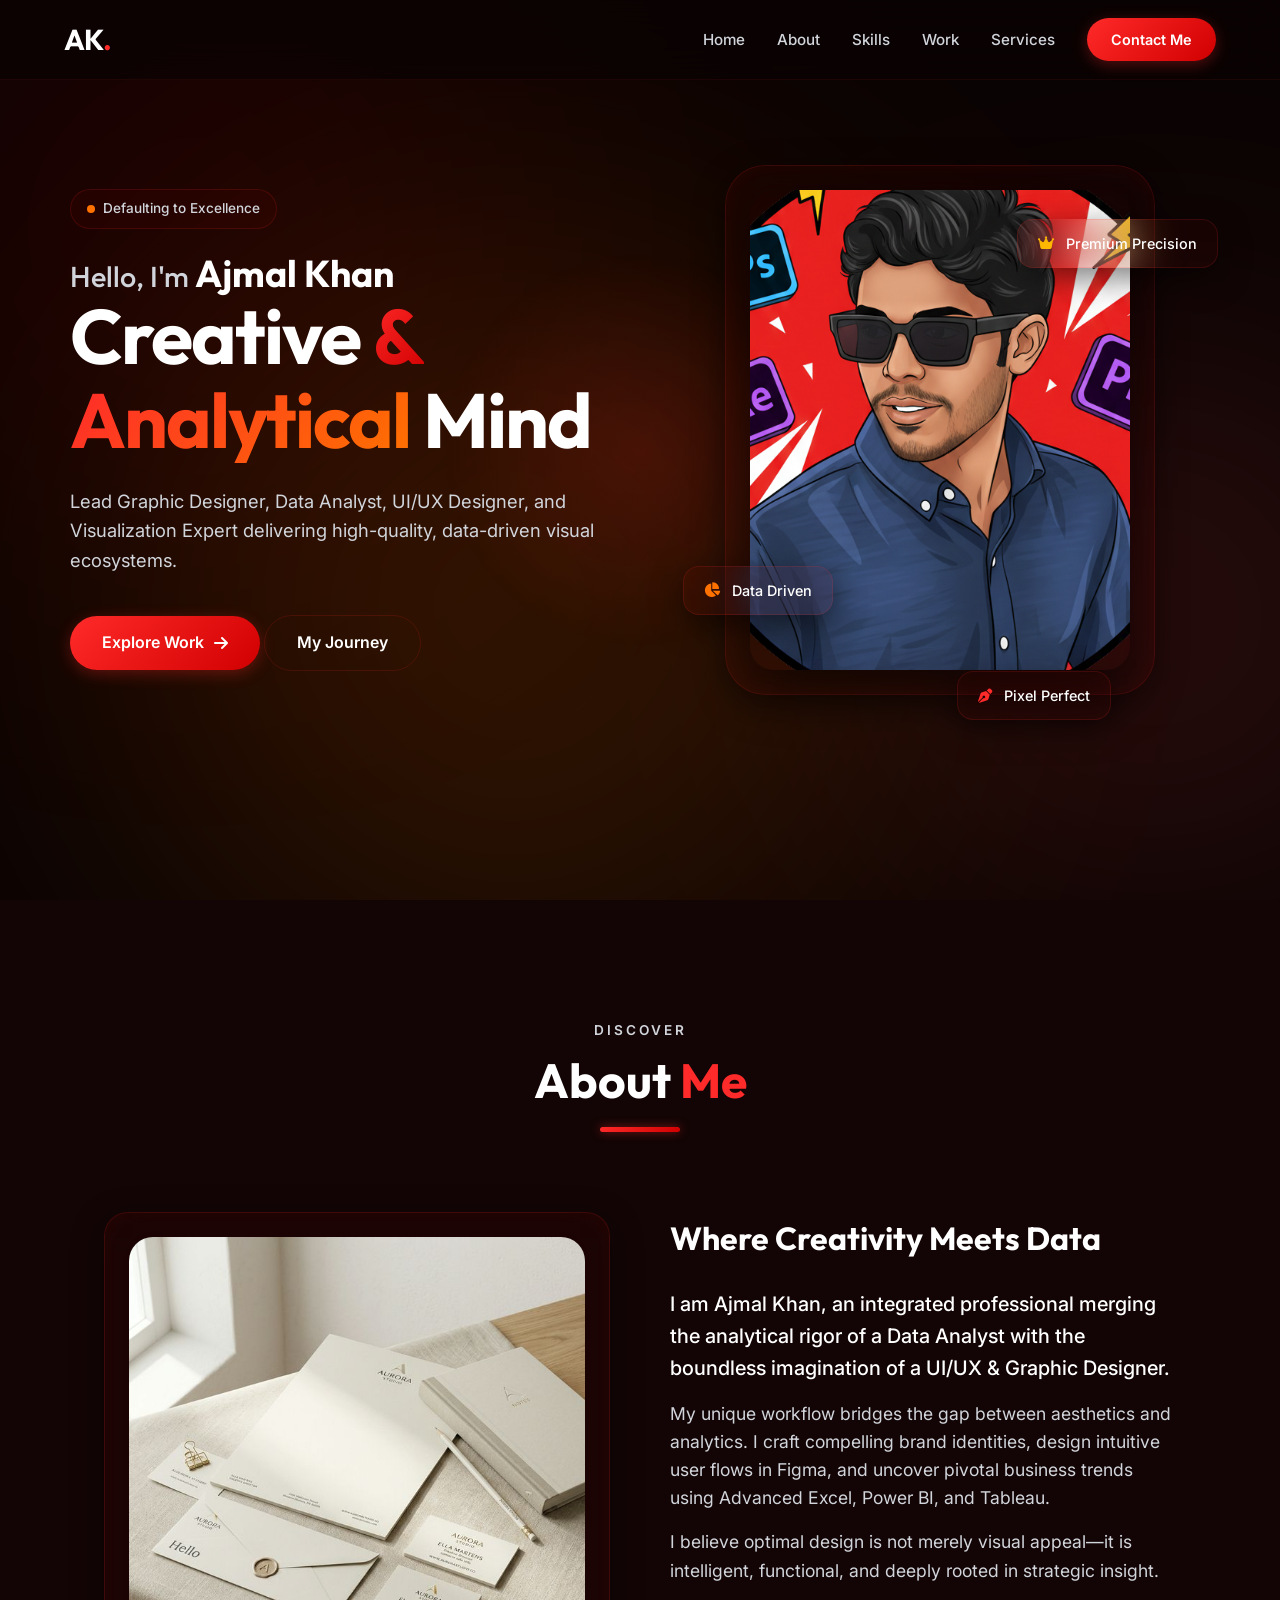
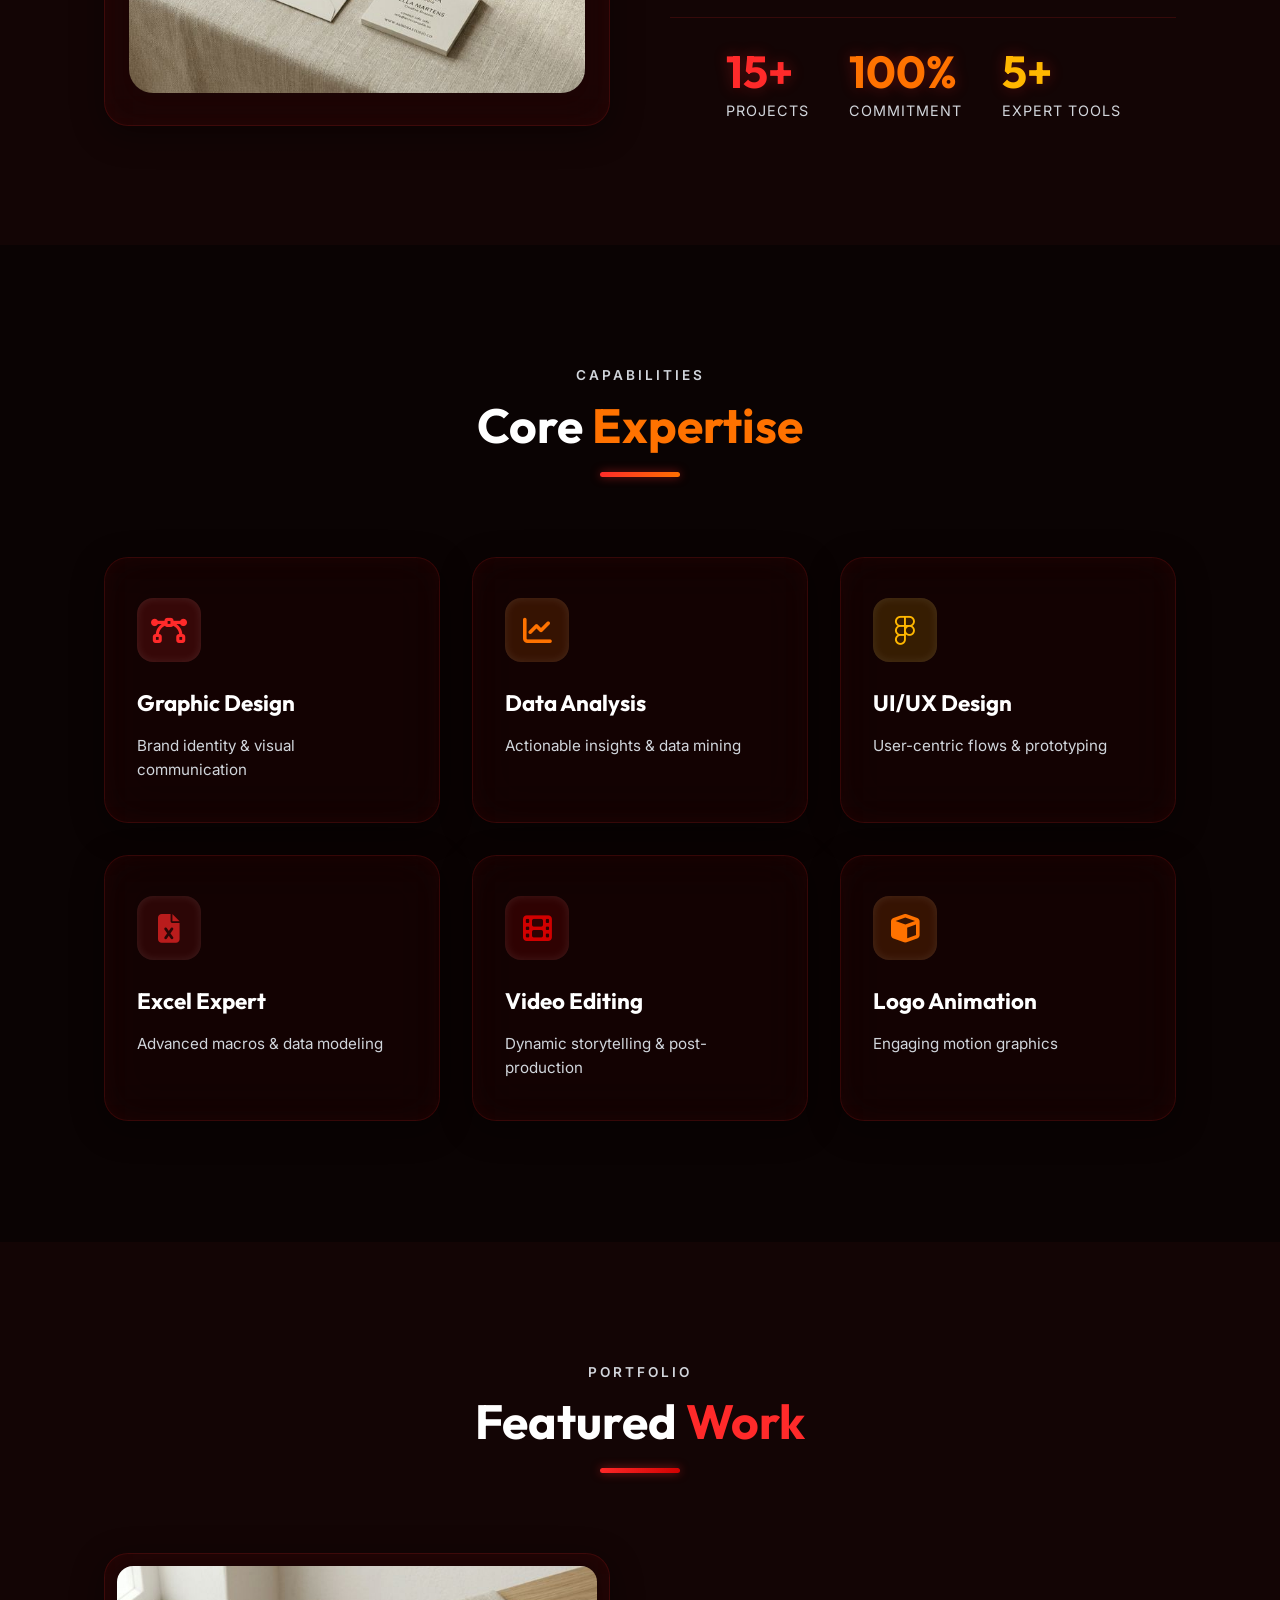
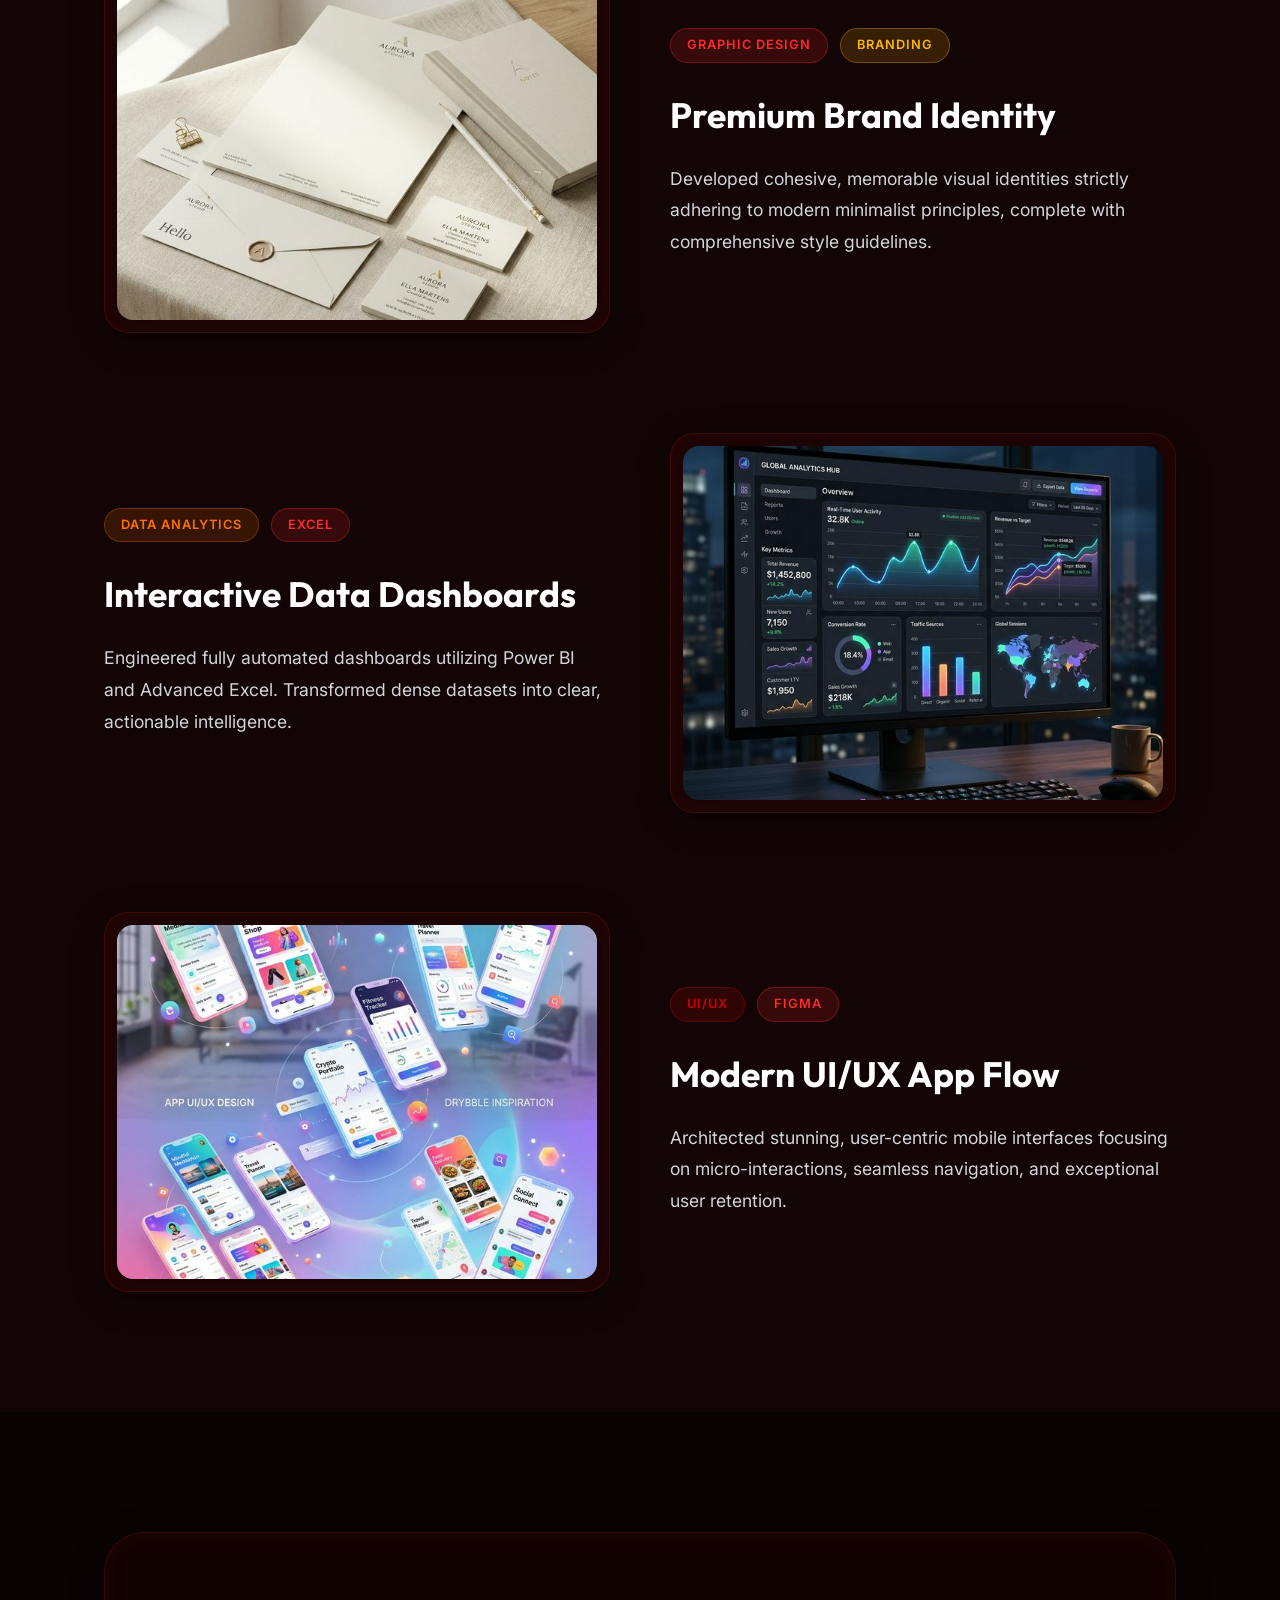
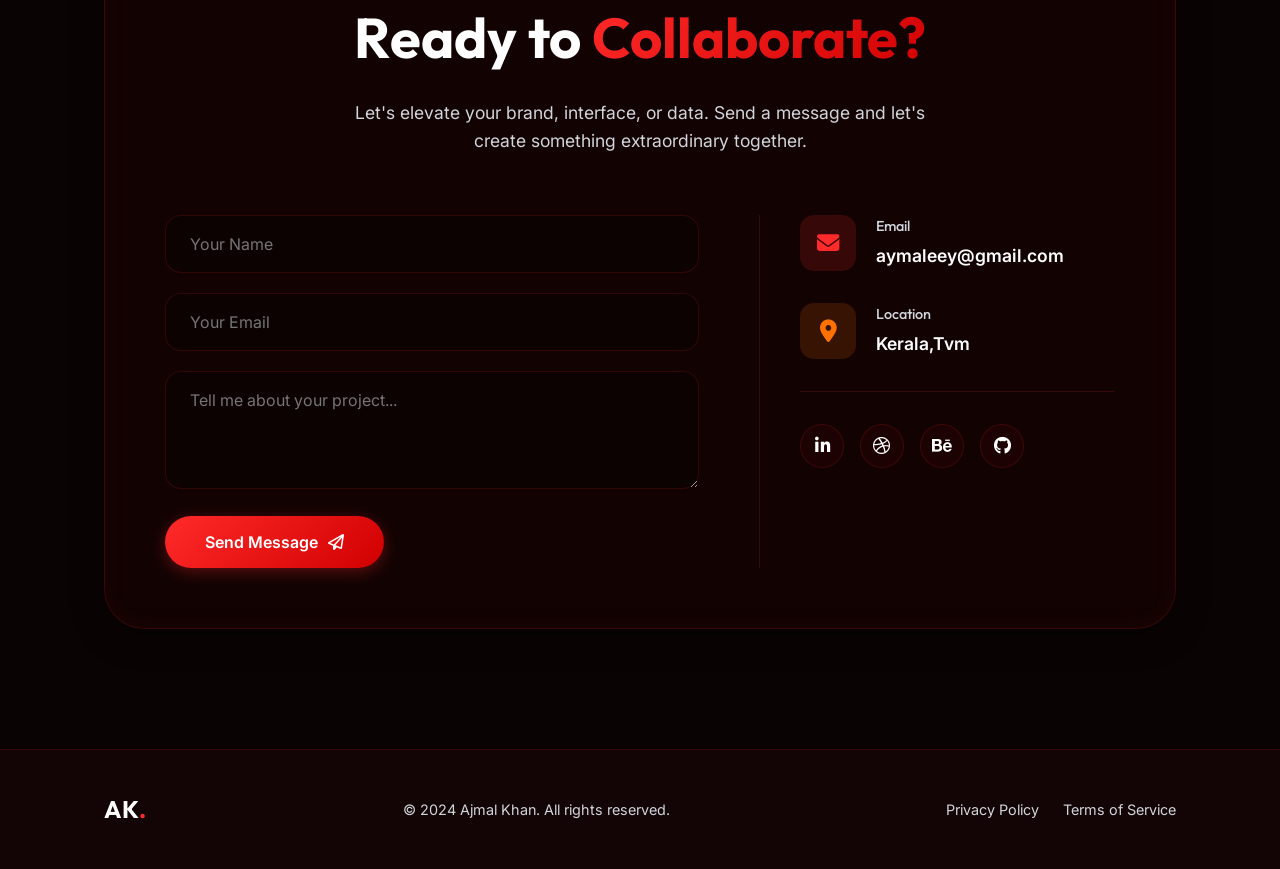
==== commit 70c813f7: "Add files via upload" ====
--- a/index.html
+++ b/index.html
@@ -60,7 +60,7 @@
             <div class="hero-graphics hidden scale-in perspective-container">
                 <div class="profile-card premium-glass hover-3d">
                     <div class="profile-img-wrapper z-1">
-                        <img src="Layer 1.png" alt="Ajmal Khan" class="profile-img">
+                        <img src="aju.png" alt="Ajmal Khan" class="profile-img">
                     </div>
                     <div class="floating-badge badge-1 premium-glass z-2">
                         <i class="fa-solid fa-crown text-gold"></i> <span>Premium Precision</span>
@@ -267,7 +267,7 @@
                             <div class="info-icon bg-red-light"><i class="fa-solid fa-envelope text-red"></i></div>
                             <div>
                                 <h5>Email</h5>
-                                <a href="mailto:hello@example.com">hello@example.com</a>
+                                <a href="aymaleey@gmail.com">aymaleey@gmail.com</a>
                             </div>
                         </div>
                         <div class="info-item mt-4">
@@ -275,7 +275,7 @@
                             </div>
                             <div>
                                 <h5>Location</h5>
-                                <span>Global Remote</span>
+                                <span>Kerala,Tvm</span>
                             </div>
                         </div>
                         <div class="social-links mt-4 z-2">
--- a/style.css
+++ b/style.css
@@ -50,6 +50,8 @@
 
 html {
     scroll-behavior: smooth;
+    overflow-x: hidden;
+    width: 100%;
 }
 
 body {
@@ -58,8 +60,7 @@
     font-family: var(--font-body);
     line-height: 1.6;
     overflow-x: hidden;
-    position: relative;
-    perspective: 1000px;
+    width: 100%;
 }
 
 h1,
@@ -407,15 +408,29 @@
 .menu-toggle {
     display: none;
     flex-direction: column;
-    gap: 5px;
+    gap: 6px;
     cursor: pointer;
+    z-index: 1001; /* Ensure higher than nav-links */
 }
 
 .menu-toggle .bar {
-    width: 24px;
-    height: 2px;
+    width: 28px;
+    height: 3px;
     background: var(--text-primary);
-    transition: 0.3s;
+    transition: 0.4s ease;
+    border-radius: 2px;
+}
+
+.menu-toggle.active .bar:nth-child(1) {
+    transform: translateY(9px) rotate(45deg);
+}
+
+.menu-toggle.active .bar:nth-child(2) {
+    opacity: 0;
+}
+
+.menu-toggle.active .bar:nth-child(3) {
+    transform: translateY(-9px) rotate(-45deg);
 }
 
 /* Section Titles */
@@ -652,6 +667,8 @@
 
 .stats-row {
     display: flex;
+    flex-wrap: wrap;
+    justify-content: center;
     gap: 40px;
     border-top: 1px solid var(--border-glass);
     padding-top: 32px;
@@ -674,7 +691,7 @@
 /* Skills Section */
 .skills-grid {
     display: grid;
-    grid-template-columns: repeat(auto-fit, minmax(300px, 1fr));
+    grid-template-columns: repeat(auto-fit, minmax(260px, 1fr));
     gap: 32px;
 }
 
@@ -976,8 +993,8 @@
 }
 
 .name-highlight {
-    font-size: 24px;
-    font-weight: 400;
+    font-size: 1.3em;
+    font-weight: 700;
     font-family: var(--font-head);
     line-height: 1.1;
     display: inline-block;
@@ -1142,13 +1159,100 @@
         font-size: 3rem;
     }
 
-    .name-highlight {
-        font-size: 3rem;
-    }
-
     .footer-content {
         flex-direction: column;
         gap: 20px;
         text-align: center;
     }
+
+    .contact-card {
+        padding: 30px;
+    }
+
+    .contact-header h2 {
+        font-size: 2.8rem;
+    }
+
+    .floating-badge {
+        padding: 10px 16px;
+        font-size: 0.85rem;
+    }
+}
+
+@media (max-width: 480px) {
+    .section {
+        padding: 60px 0;
+    }
+
+    .hero-content .title {
+        font-size: 2.2rem;
+    }
+
+    .hero-content .subtitle {
+        font-size: 1rem;
+    }
+
+    .chip {
+        font-size: 0.75rem;
+        padding: 6px 12px;
+    }
+
+    .floating-badge {
+        font-size: 0.75rem;
+        padding: 8px 12px;
+    }
+
+    .badge-1 {
+        top: 5%;
+        right: -2%;
+    }
+
+    .badge-2 {
+        bottom: 10%;
+        left: -2%;
+    }
+
+    .badge-3 {
+        bottom: -5%;
+        right: 2%;
+    }
+
+    .stat-item h4 {
+        font-size: 2.4rem;
+    }
+
+    .project-content h3 {
+        font-size: 1.8rem;
+    }
+
+    .contact-card {
+        padding: 24px;
+        border-radius: 24px;
+    }
+
+    .contact-header h2 {
+        font-size: 2.2rem;
+    }
+
+    .input-group input,
+    .input-group textarea {
+        padding: 14px 18px;
+    }
+
+    .hero-btns {
+        flex-direction: column;
+        gap: 16px;
+    }
+
+    .hero-btns .btn {
+        width: 100%;
+    }
+}
+
+@media (max-width: 380px) {
+
+    .hero-content .title,
+    .name-highlight {
+        font-size: 1.8rem;
+    }
 }
